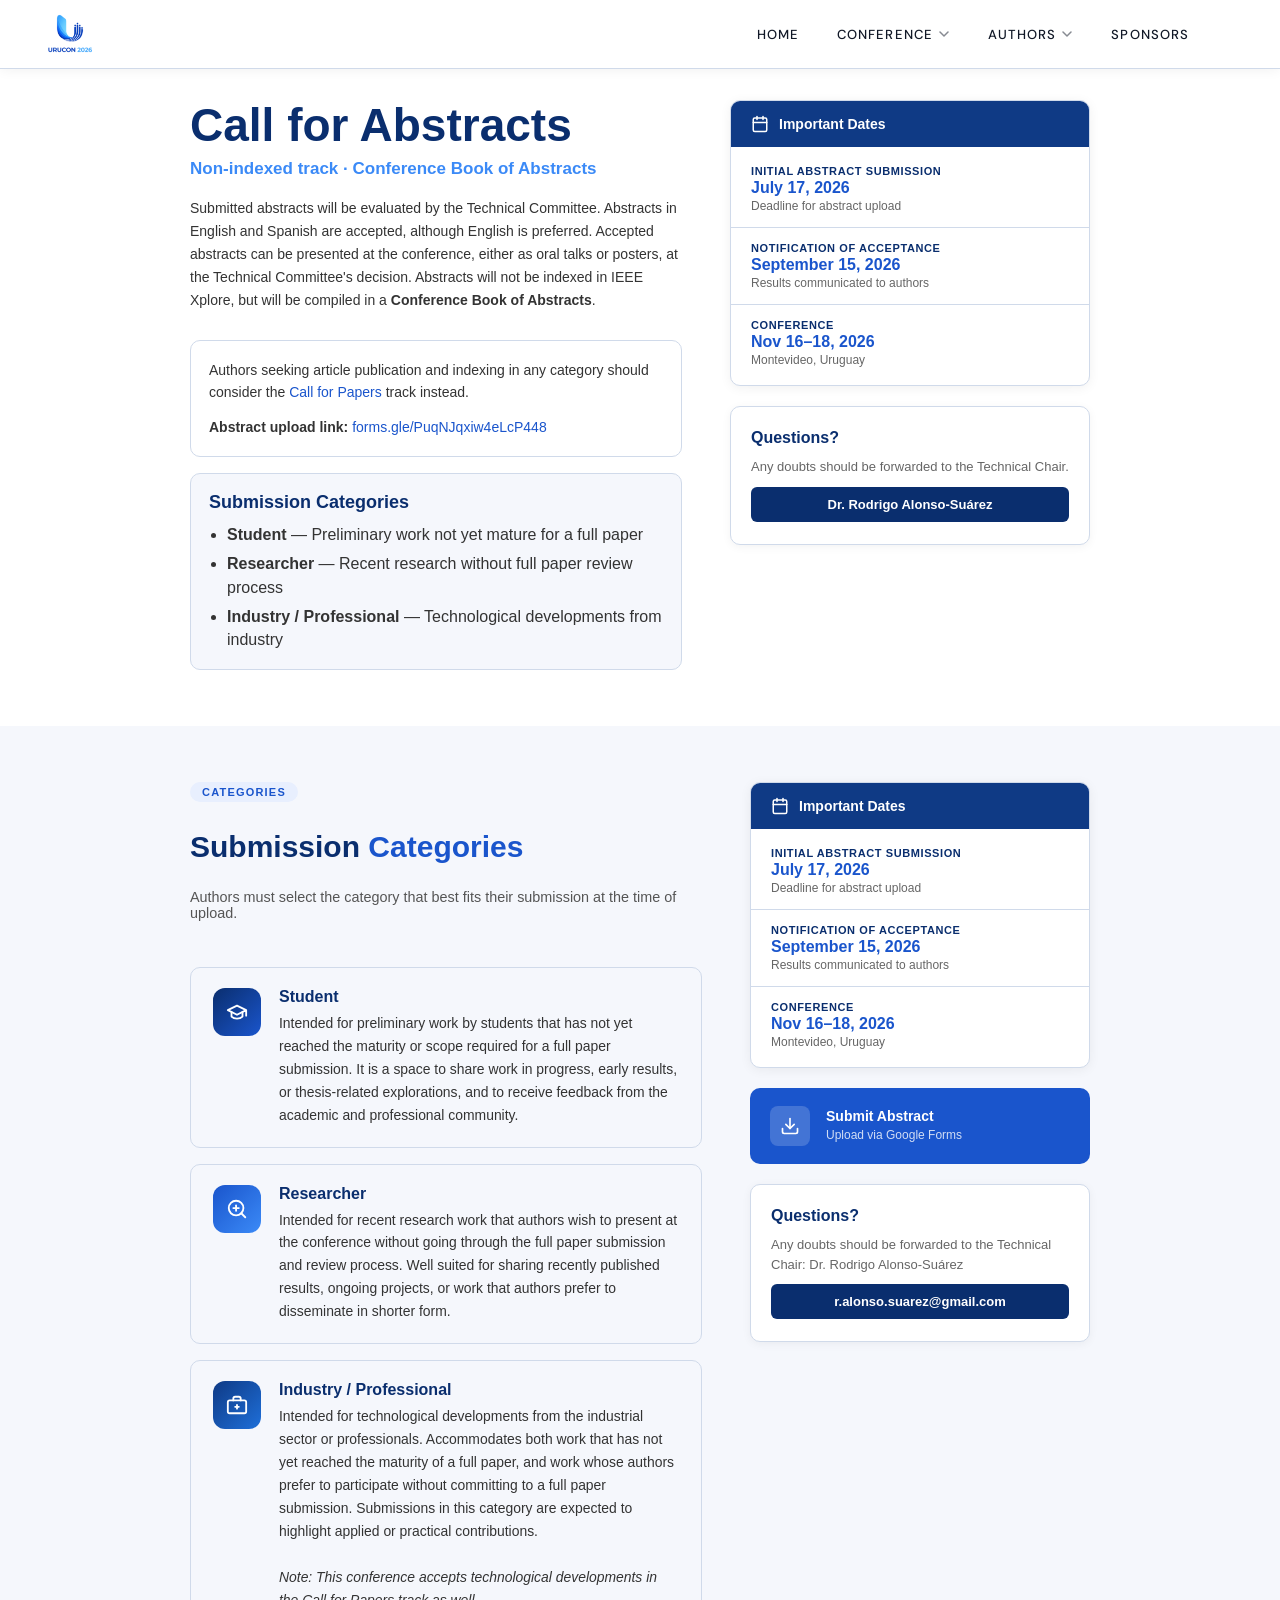
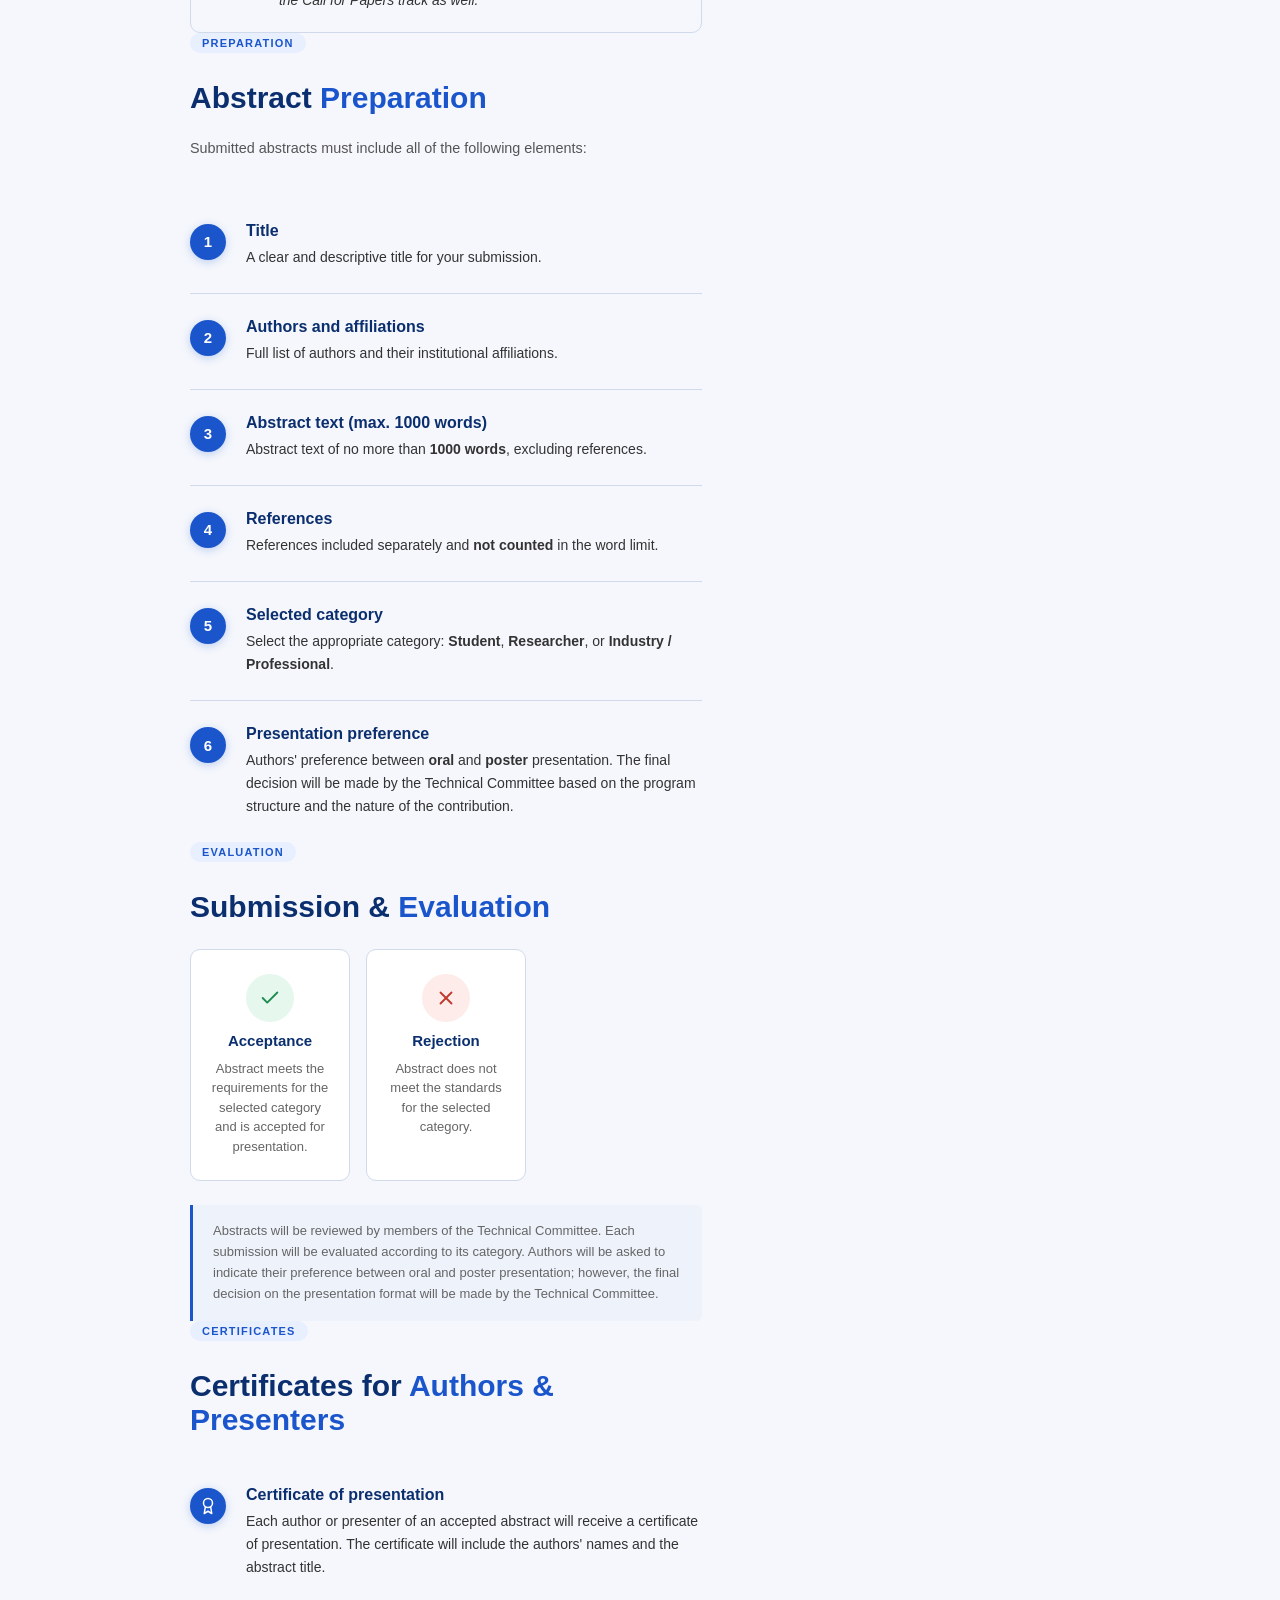
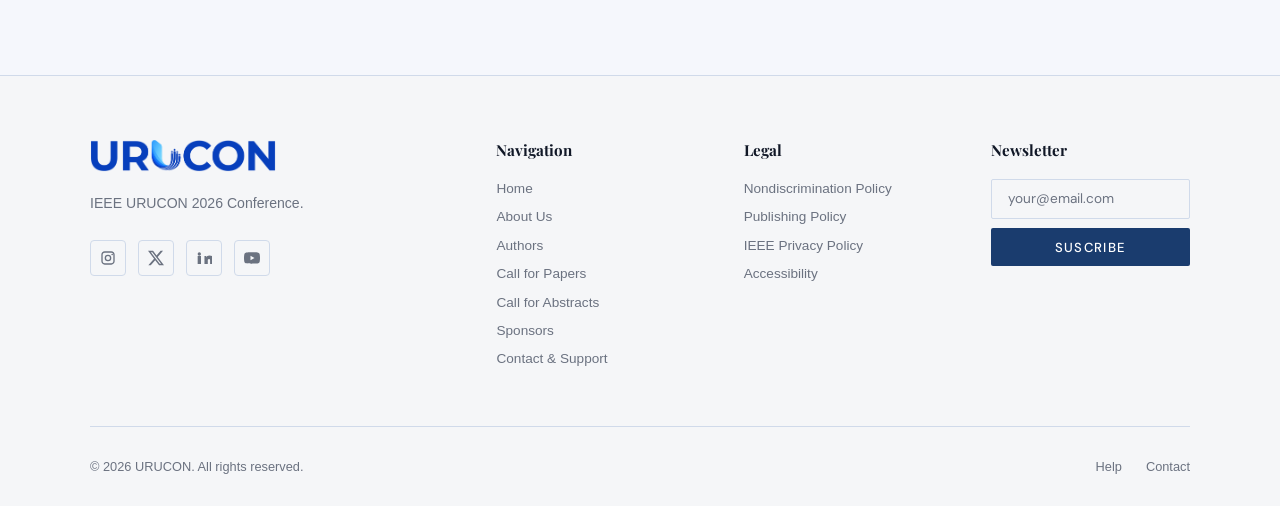
==== cfabstracts.html @ f125b779 "Update favicon format, add new styles for authors and call for abstracts pages, and enhance homepage" ====
<!DOCTYPE html>

<html lang="en">

<head>
  <meta charset="UTF-8" />
  <meta name="viewport" content="width=device-width, initial-scale=1.0" />
  <title>Call for Abstracts – URUCON 2026</title>
  <link
    href="https://fonts.googleapis.com/css2?family=Playfair+Display:wght@400;700;900&family=DM+Sans:wght@300;400;500&display=swap"
    rel="stylesheet" />
  <link rel="stylesheet" href="css/styles.css" />
  <link rel="stylesheet" href="css/cfp.css" />
  <link rel="stylesheet" href="css/cfabstracts.css" />
  <link rel="icon" type="image/png" href="img/favicon.png" />
</head>

<body>
  <div id="site-header"></div>

  <!-- ── SECTION 1 – HEADER / INTRO ── -->
  <main class="main">
    <div class="main__inner">

      <!-- Left column -->
      <section class="content">
        <h1 class="content__title">Call for Abstracts</h1>
        <p class="content__subtitle">Non-indexed track · Conference Book of Abstracts</p>
        <p class="content__description">
          Submitted abstracts will be evaluated by the Technical Committee. Abstracts in English and Spanish
          are accepted, although English is preferred. Accepted abstracts can be presented at the conference,
          either as oral talks or posters, at the Technical Committee's decision.
          Abstracts will not be indexed in IEEE Xplore, but will be compiled in a
          <strong>Conference Book of Abstracts</strong>.
        </p>

        <div class="cfp-intro-note">
          <p>
            Authors seeking article publication and indexing in any category should consider the
            <a href="cfpapers.html">Call for Papers</a> track instead.
          </p>
          <p>
            <strong>Abstract upload link:</strong>
            <a href="https://forms.gle/PuqNJqxiw4eLcP448" target="_blank" rel="noopener">forms.gle/PuqNJqxiw4eLcP448</a>
          </p>
        </div>

        <div class="cfp-topics-card">
          <h3 class="cfp-topics-title">Submission Categories</h3>
          <ul class="cfp-topics-list">
            <li><strong>Student</strong> — Preliminary work not yet mature for a full paper</li>
            <li><strong>Researcher</strong> — Recent research without full paper review process</li>
            <li><strong>Industry / Professional</strong> — Technological developments from industry</li>
          </ul>
        </div>
      </section>

      <!-- Right column: sidebar -->
      <aside class="sidebar">

        <div class="cfp-dates-card">
          <div class="cfp-dates-header">
            <svg viewBox="0 0 24 24" fill="none" stroke-width="2" stroke-linecap="round" stroke-linejoin="round" aria-hidden="true">
              <rect x="3" y="4" width="18" height="18" rx="2" />
              <line x1="16" y1="2" x2="16" y2="6" />
              <line x1="8" y1="2" x2="8" y2="6" />
              <line x1="3" y1="10" x2="21" y2="10" />
            </svg>
            <span>Important Dates</span>
          </div>
          <div class="cfp-dates-list">
            <div class="cfp-date-item">
              <div class="cfp-date-label">Initial Abstract Submission</div>
              <div class="cfp-date-value">July 17, 2026</div>
              <div class="cfp-date-note">Deadline for abstract upload</div>
            </div>
            <div class="cfp-date-item">
              <div class="cfp-date-label">Notification of Acceptance</div>
              <div class="cfp-date-value">September 15, 2026</div>
              <div class="cfp-date-note">Results communicated to authors</div>
            </div>
            <div class="cfp-date-item">
              <div class="cfp-date-label">Conference</div>
              <div class="cfp-date-value">Nov 16–18, 2026</div>
              <div class="cfp-date-note">Montevideo, Uruguay</div>
            </div>
          </div>
        </div>

        <div class="cfp-contact-card">
          <div class="cfp-contact-title">Questions?</div>
          <p>Any doubts should be forwarded to the Technical Chair.</p>
          <a href="mailto:r.alonso.suarez@gmail.com" class="cfp-btn-contact">Dr. Rodrigo Alonso-Suárez</a>
        </div>

      </aside>

    </div>
  </main>

  <!-- ── SECTION 2 – CATEGORIES & INSTRUCTIONS ── -->
  <div class="cfp-body">
    <div class="cfp-inner">
      <div class="cfp-main">

        <!-- Submission Categories -->
        <div class="cfp-block">
          <span class="cfp-section-tag">Categories</span>
          <h2 class="cfp-section-title">Submission <em>Categories</em></h2>
          <p style="font-size:0.9rem; color:#555; margin-bottom:22px;">
            Authors must select the category that best fits their submission at the time of upload.
          </p>

          <div class="cfa-categories">

            <div class="cfa-category">
              <div class="cfa-category__icon cfa-icon--student">
                <svg viewBox="0 0 24 24" fill="none" stroke-width="2" stroke-linecap="round" stroke-linejoin="round" aria-hidden="true">
                  <path d="M22 10v6M2 10l10-5 10 5-10 5z"/>
                  <path d="M6 12v5c3 3 9 3 12 0v-5"/>
                </svg>
              </div>
              <div class="cfa-category__content">
                <div class="cfa-category__title">Student</div>
                <div class="cfa-category__desc">
                  Intended for preliminary work by students that has not yet reached the maturity or scope
                  required for a full paper submission. It is a space to share work in progress, early results,
                  or thesis-related explorations, and to receive feedback from the academic and professional
                  community.
                </div>
              </div>
            </div>

            <div class="cfa-category">
              <div class="cfa-category__icon cfa-icon--researcher">
                <svg viewBox="0 0 24 24" fill="none" stroke-width="2" stroke-linecap="round" stroke-linejoin="round" aria-hidden="true">
                  <circle cx="11" cy="11" r="8"/>
                  <line x1="21" y1="21" x2="16.65" y2="16.65"/>
                  <line x1="11" y1="8" x2="11" y2="14"/>
                  <line x1="8" y1="11" x2="14" y2="11"/>
                </svg>
              </div>
              <div class="cfa-category__content">
                <div class="cfa-category__title">Researcher</div>
                <div class="cfa-category__desc">
                  Intended for recent research work that authors wish to present at the conference without
                  going through the full paper submission and review process. Well suited for sharing recently
                  published results, ongoing projects, or work that authors prefer to disseminate in shorter form.
                </div>
              </div>
            </div>

            <div class="cfa-category">
              <div class="cfa-category__icon cfa-icon--industry">
                <svg viewBox="0 0 24 24" fill="none" stroke-width="2" stroke-linecap="round" stroke-linejoin="round" aria-hidden="true">
                  <rect x="2" y="7" width="20" height="14" rx="2"/>
                  <path d="M16 7V5a2 2 0 0 0-2-2h-4a2 2 0 0 0-2 2v2"/>
                  <line x1="12" y1="12" x2="12" y2="16"/>
                  <line x1="10" y1="14" x2="14" y2="14"/>
                </svg>
              </div>
              <div class="cfa-category__content">
                <div class="cfa-category__title">Industry / Professional</div>
                <div class="cfa-category__desc">
                  Intended for technological developments from the industrial sector or professionals.
                  Accommodates both work that has not yet reached the maturity of a full paper, and work whose
                  authors prefer to participate without committing to a full paper submission. Submissions in
                  this category are expected to highlight applied or practical contributions.
                  <br><br>
                  <em>Note: This conference accepts technological developments in the Call for Papers track as well.</em>
                </div>
              </div>
            </div>

          </div>
        </div>

        <!-- Abstract Preparation -->
        <div class="cfp-block">
          <span class="cfp-section-tag">Preparation</span>
          <h2 class="cfp-section-title">Abstract <em>Preparation</em></h2>
          <p style="font-size:0.9rem; color:#555; margin-bottom:18px;">
            Submitted abstracts must include all of the following elements:
          </p>
          <div class="cfp-steps">

            <div class="cfp-step">
              <div class="cfp-step-num">1</div>
              <div class="cfp-step-body">
                <div class="cfp-step-title">Title</div>
                <div class="cfp-step-desc">
                  A clear and descriptive title for your submission.
                </div>
              </div>
            </div>

            <div class="cfp-step">
              <div class="cfp-step-num">2</div>
              <div class="cfp-step-body">
                <div class="cfp-step-title">Authors and affiliations</div>
                <div class="cfp-step-desc">
                  Full list of authors and their institutional affiliations.
                </div>
              </div>
            </div>

            <div class="cfp-step">
              <div class="cfp-step-num">3</div>
              <div class="cfp-step-body">
                <div class="cfp-step-title">Abstract text (max. 1000 words)</div>
                <div class="cfp-step-desc">
                  Abstract text of no more than <strong>1000 words</strong>, excluding references.
                </div>
              </div>
            </div>

            <div class="cfp-step">
              <div class="cfp-step-num">4</div>
              <div class="cfp-step-body">
                <div class="cfp-step-title">References</div>
                <div class="cfp-step-desc">
                  References included separately and <strong>not counted</strong> in the word limit.
                </div>
              </div>
            </div>

            <div class="cfp-step">
              <div class="cfp-step-num">5</div>
              <div class="cfp-step-body">
                <div class="cfp-step-title">Selected category</div>
                <div class="cfp-step-desc">
                  Select the appropriate category: <strong>Student</strong>, <strong>Researcher</strong>,
                  or <strong>Industry / Professional</strong>.
                </div>
              </div>
            </div>

            <div class="cfp-step">
              <div class="cfp-step-num">6</div>
              <div class="cfp-step-body">
                <div class="cfp-step-title">Presentation preference</div>
                <div class="cfp-step-desc">
                  Authors' preference between <strong>oral</strong> and <strong>poster</strong> presentation.
                  The final decision will be made by the Technical Committee based on the program structure
                  and the nature of the contribution.
                </div>
              </div>
            </div>

          </div>
        </div>

        <!-- Evaluation -->
        <div class="cfp-block">
          <span class="cfp-section-tag">Evaluation</span>
          <h2 class="cfp-section-title">Submission &amp; <em>Evaluation</em></h2>
          <div class="cfp-review-cards">

            <div class="cfp-review-card rc-accept">
              <div class="cfp-review-icon">
                <svg viewBox="0 0 24 24" fill="none" stroke-width="2" stroke-linecap="round" stroke-linejoin="round">
                  <path d="M20 6L9 17l-5-5" />
                </svg>
              </div>
              <div class="cfp-review-label">Acceptance</div>
              <div class="cfp-review-desc">
                Abstract meets the requirements for the selected category and is accepted for presentation.
              </div>
            </div>

            <div class="cfp-review-card rc-reject">
              <div class="cfp-review-icon">
                <svg viewBox="0 0 24 24" fill="none" stroke-width="2" stroke-linecap="round" stroke-linejoin="round">
                  <line x1="18" y1="6" x2="6" y2="18" />
                  <line x1="6" y1="6" x2="18" y2="18" />
                </svg>
              </div>
              <div class="cfp-review-label">Rejection</div>
              <div class="cfp-review-desc">
                Abstract does not meet the standards for the selected category.
              </div>
            </div>

          </div>
          <div class="cfp-review-note">
            Abstracts will be reviewed by members of the Technical Committee. Each submission will be
            evaluated according to its category. Authors will be asked to indicate their preference between
            oral and poster presentation; however, the final decision on the presentation format will be made
            by the Technical Committee.
          </div>
        </div>

        <!-- Certificates -->
        <div class="cfp-block">
          <span class="cfp-section-tag">Certificates</span>
          <h2 class="cfp-section-title">Certificates for <em>Authors &amp; Presenters</em></h2>
          <div class="cfp-steps">
            <div class="cfp-step">
              <div class="cfp-step-num">
                <svg viewBox="0 0 24 24" fill="none" stroke-width="2" stroke-linecap="round" stroke-linejoin="round" style="width:18px;height:18px;stroke:#fff">
                  <circle cx="12" cy="8" r="6"/><path d="M15.477 12.89L17 22l-5-3-5 3 1.523-9.11"/>
                </svg>
              </div>
              <div class="cfp-step-body">
                <div class="cfp-step-title">Certificate of presentation</div>
                <div class="cfp-step-desc">
                  Each author or presenter of an accepted abstract will receive a certificate of presentation.
                  The certificate will include the authors' names and the abstract title.
                </div>
              </div>
            </div>
          </div>
        </div>

      </div>

      <!-- Sidebar -->
      <aside class="cfp-sidebar">

        <div class="cfp-dates-card">
          <div class="cfp-dates-header">
            <svg viewBox="0 0 24 24" fill="none" stroke-width="2" stroke-linecap="round" stroke-linejoin="round">
              <rect x="3" y="4" width="18" height="18" rx="2" />
              <line x1="16" y1="2" x2="16" y2="6" />
              <line x1="8" y1="2" x2="8" y2="6" />
              <line x1="3" y1="10" x2="21" y2="10" />
            </svg>
            <span>Important Dates</span>
          </div>
          <div class="cfp-dates-list">
            <div class="cfp-date-item">
              <div class="cfp-date-label">Initial Abstract Submission</div>
              <div class="cfp-date-value">July 17, 2026</div>
              <div class="cfp-date-note">Deadline for abstract upload</div>
            </div>
            <div class="cfp-date-item">
              <div class="cfp-date-label">Notification of Acceptance</div>
              <div class="cfp-date-value">September 15, 2026</div>
              <div class="cfp-date-note">Results communicated to authors</div>
            </div>
            <div class="cfp-date-item">
              <div class="cfp-date-label">Conference</div>
              <div class="cfp-date-value">Nov 16–18, 2026</div>
              <div class="cfp-date-note">Montevideo, Uruguay</div>
            </div>
          </div>
        </div>

        <a href="https://forms.gle/PuqNJqxiw4eLcP448" class="cfp-download-card" target="_blank" rel="noopener">
          <div class="cfp-download-icon">
            <svg viewBox="0 0 24 24" fill="none" stroke-width="2" stroke-linecap="round" stroke-linejoin="round">
              <path d="M21 15v4a2 2 0 0 1-2 2H5a2 2 0 0 1-2-2v-4" />
              <polyline points="7 10 12 15 17 10" />
              <line x1="12" y1="15" x2="12" y2="3" />
            </svg>
          </div>
          <div class="cfp-download-text">
            <div class="cfp-download-title">Submit Abstract</div>
            <div class="cfp-download-sub">Upload via Google Forms</div>
          </div>
        </a>

        <div class="cfp-contact-card">
          <div class="cfp-contact-title">Questions?</div>
          <p>Any doubts should be forwarded to the Technical Chair: Dr. Rodrigo Alonso-Suárez</p>
          <a href="mailto:r.alonso.suarez@gmail.com" class="cfp-btn-contact">r.alonso.suarez@gmail.com</a>
        </div>

      </aside>
    </div>
  </div>

  <div id="site-footer"></div>

  <script src="js/layout.js"></script>
  <script src="js/main.js"></script>
</body>

</html>
---- css/styles.css ----
/* ══════════════════════════════════════════
   CONFERENCIA — styles.css
   ══════════════════════════════════════════ */

/* ── RESET & VARIABLES ── */
*, *::before, *::after { margin: 0; padding: 0; box-sizing: border-box; }

:root {
  --bg: #ffffff;
  --surface: #f5f6f8;
  --surface2: #eceef2;
  --accent: #1a3c6e;
  --accent2: #2a5298;
  --accent-light: #e8eef8;
  --text: #111827;
  --muted: #6b7280;
  --border: #e0e4eb;
  --white: #ffffff;
}

html { scroll-behavior: smooth; }

body {
  background: var(--bg);
  color: var(--text);
  font-family: 'DM Sans', sans-serif;
  font-weight: 300;
  overflow-x: hidden;
}

/* ── NAV ── */
nav {
  position: fixed;
  top: 0; left: 0; right: 0;
  z-index: 1000;

  background: white;
  border-bottom: 1px solid var(--border);
  box-shadow: 0 1px 12px rgba(0,0,0,0.06);

  transition: all 0.3s ease;
}

nav.scrolled {
  background: rgba(255, 255, 255, 0.2);
  backdrop-filter: blur(18px);
  -webkit-backdrop-filter: blur(18px);

  border-bottom: 1px solid rgba(255,255,255,0.3);
  box-shadow: 0 6px 25px rgba(0,0,0,0.08);
}

.nav-inner {
  display: flex;
  align-items: center;
  justify-content: space-between;
  padding: 0 3rem;
  height: 68px;
  transition: height 0.3s ease;
}

nav.scrolled .nav-inner { height: 56px; }

.nav-logo {
  font-family: 'Playfair Display', serif;
  font-size: 1.4rem;
  font-weight: 700;
  color: var(--accent);
  letter-spacing: 0.02em;
  text-decoration: none;
  white-space: nowrap;
  flex-shrink: 0;
  display: flex;
  align-items: center;
}

.nav-imagotipo {
  height: 44px;
  width: auto;
  display: block;
  object-fit: contain;
}

/* ── DESKTOP MENU ── */
.nav-menu {
  display: flex;
  list-style: none;
  align-items: center;
  gap: 0;
  margin: 0 1.5rem;
}

.nav-item {
  position: relative;
}

.nav-item > .nav-link {
  display: flex;
  align-items: center;
  gap: 0.3rem;

  color: var(--text);
  text-decoration: none;
  font-size: 0.82rem;
  letter-spacing: 0.08em;
  text-transform: uppercase;
  font-weight: 500;

  padding: 0 1.2rem;
  height: 68px;

  border-radius: 8px;

  transition: 
    color 0.25s ease,
    background 0.25s ease,
    transform 0.2s ease;

  white-space: nowrap;
  cursor: pointer;
  border: none;
  background: transparent;
  font-family: 'DM Sans', sans-serif;
}

nav.scrolled .nav-item > .nav-link { height: 56px; }

.nav-item > .nav-link:hover {
  color: var(--accent);
  background: rgba(0, 0, 0, 0.04);
  transform: translateY(-1px);
}

nav.scrolled .nav-item > .nav-link:hover {
  background: rgba(255, 255, 255, 0.25);
}

.nav-item > .nav-link:active {
  transform: scale(0.96);
}

.nav-item > .nav-link .chevron {
  width: 12px; height: 12px;
  transition: transform 0.25s;
  opacity: 0.5;
  flex-shrink: 0;
}

.nav-item:hover > .nav-link .chevron,
.nav-item.open > .nav-link .chevron { transform: rotate(180deg); opacity: 1; }

/* Active indicator bar */
.nav-item > .nav-link::after {
  content: '';
  position: absolute;
  bottom: 0; left: 1rem; right: 1rem;
  height: 2px;
  background: var(--accent);
  transform: scaleX(0);
  transition: transform 0.25s;
}

.nav-item:hover > .nav-link::after { transform: scaleX(1); }

/* ── MEGA DROPDOWN ── */
.mega-drop {
  position: absolute;
  top: 100%;
  left: 50%;
  transform: translateX(-50%) translateY(8px);
  background: #fff;
  border: 1px solid var(--border);
  border-radius: 8px;
  box-shadow: 0 12px 40px rgba(0,0,0,0.10), 0 2px 8px rgba(0,0,0,0.05);
  padding: 1.6rem;
  display: grid;
  gap: 0;
  opacity: 0;
  pointer-events: none;
  transition: opacity 0.2s ease, transform 0.2s ease;
  min-width: 480px;
}

.mega-drop.cols-2 { grid-template-columns: 1fr 1fr; }
.mega-drop.cols-3 { grid-template-columns: 1fr 1fr 1fr; min-width: 640px; }
.mega-drop.cols-4 { grid-template-columns: 1fr 1fr 1fr 1fr; min-width: 780px; }

.nav-item:hover .mega-drop,
.nav-item.open .mega-drop {
  opacity: 1;
  pointer-events: all;
  transform: translateX(-50%) translateY(0);
}

/* Bridge gap so hover doesn't break */
.mega-drop::before {
  content: '';
  position: absolute;
  top: -10px; left: 0; right: 0;
  height: 10px;
}

.drop-col { padding: 0.3rem 0.8rem; }

.drop-col-title {
  font-size: 0.68rem;
  font-weight: 600;
  letter-spacing: 0.14em;
  text-transform: uppercase;
  color: var(--accent);
  padding: 0 0.4rem 0.6rem;
  margin-bottom: 0.3rem;
  border-bottom: 1px solid var(--border);
}

.drop-col + .drop-col { border-left: 1px solid var(--border); }

.drop-link {
  display: flex;
  align-items: center;
  gap: 0.6rem;
  padding: 0.5rem 0.5rem;
  border-radius: 5px;
  text-decoration: none;
  color: var(--text);
  font-size: 0.85rem;
  transition: background 0.15s, color 0.15s;
  white-space: nowrap;
}

.drop-link:hover { background: var(--accent-light); color: var(--accent); }

/* Simple dropdown (no columns) */
.simple-drop {
  position: absolute;
  top: 100%;
  left: 0;
  background: #fff;
  border: 1px solid var(--border);
  border-radius: 8px;
  box-shadow: 0 12px 40px rgba(0,0,0,0.10);
  padding: 0.6rem;
  min-width: 200px;
  opacity: 0;
  pointer-events: none;
  transform: translateY(8px);
  transition: opacity 0.2s ease, transform 0.2s ease;
}

.nav-item:hover .simple-drop,
.nav-item.open .simple-drop {
  opacity: 1;
  pointer-events: all;
  transform: translateY(0);
}

.simple-drop::before {
  content: '';
  position: absolute;
  top: -10px; left: 0; right: 0;
  height: 10px;
}

.simple-drop .drop-link { white-space: nowrap; }

/* ── NAV CTA ── */
.nav-cta {
  background: var(--accent);
  color: #ffffff;
  border: none;
  padding: 0.55rem 1.3rem;
  border-radius: 4px;
  font-family: 'DM Sans', sans-serif;
  font-size: 0.8rem;
  font-weight: 500;
  letter-spacing: 0.08em;
  text-transform: uppercase;
  cursor: pointer;
  transition: background 0.25s, transform 0.2s;
  white-space: nowrap;
  flex-shrink: 0;
}

.nav-cta:hover { background: var(--accent2); transform: translateY(-1px); }

/* ── HAMBURGER ── */
.hamburger {
  display: none;
  flex-direction: column;
  gap: 5px;
  cursor: pointer;
  padding: 6px;
  border: none;
  background: none;
}

.hamburger span {
  display: block; width: 24px; height: 2px;
  background: var(--text); border-radius: 2px;
  transition: all 0.3s;
}

.hamburger.active span:nth-child(1) { transform: translateY(7px) rotate(45deg); }
.hamburger.active span:nth-child(2) { opacity: 0; transform: scaleX(0); }
.hamburger.active span:nth-child(3) { transform: translateY(-7px) rotate(-45deg); }

/* ── MOBILE DRAWER ── */
.mobile-drawer {
  display: none;
  position: fixed;
  top: 0; left: 0; right: 0; bottom: 0;
  background: #fff;
  z-index: 999;
  overflow-y: auto;
  padding: 5rem 1.5rem 2rem;
  transform: translateX(100%);
  transition: transform 0.35s cubic-bezier(0.4,0,0.2,1);
}

.mobile-drawer.open { transform: translateX(0); }

.mobile-section { margin-bottom: 0.5rem; }

.mobile-section-title {
  font-size: 0.7rem;
  font-weight: 600;
  letter-spacing: 0.16em;
  text-transform: uppercase;
  color: var(--accent);
  padding: 1rem 0.5rem 0.5rem;
  border-top: 1px solid var(--border);
}

.mobile-section:first-child .mobile-section-title { border-top: none; }

.mobile-link {
  display: flex;
  align-items: center;
  gap: 0.75rem;
  padding: 0.7rem 0.5rem;
  text-decoration: none;
  color: var(--text);
  font-size: 0.95rem;
  border-radius: 6px;
  transition: background 0.15s, color 0.15s;
}

.mobile-link:hover { background: var(--accent-light); color: var(--accent); }

.mobile-cta {
  display: block;
  margin-top: 1.5rem;
  background: var(--accent);
  color: #fff;
  text-align: center;
  padding: 0.9rem;
  border-radius: 6px;
  text-decoration: none;
  font-size: 0.88rem;
  font-weight: 500;
  letter-spacing: 0.08em;
  text-transform: uppercase;
}

/* ── BANNER ── */
#inicio {
  min-height: 100vh;
  display: flex;
  flex-direction: column;
  align-items: center;
  justify-content: center;
  position: relative;
  overflow: hidden;
  padding: 6rem;
}

.banner-bg {
  position: absolute;
  inset: 0;
  background-color: #040f2e;
}

.banner-pattern {
  position: absolute;
  inset: -50%;
  z-index: 1;
  background-image: url('../img/logotipo.png');
  background-size: 280px auto;
  background-repeat: repeat;
  filter: brightness(0) invert(1);
  mix-blend-mode: screen;
  opacity: 0.055;
  transform: rotate(-20deg);
  pointer-events: none;
}

.banner-overlay {
  position: absolute;
  inset: 0;
  background: linear-gradient(
    135deg,
    rgba(5, 18, 50, 0.92) 0%,
    rgba(10, 42, 100, 0.84) 50%,
    rgba(5, 18, 50, 0.94) 100%
  );
  pointer-events: none;
}

/* ── Hero two-column layout ── */
.banner-hero {
  position: relative;
  z-index: 2;
  display: flex;
  align-items: center;
  gap: 4rem;
  max-width: 1100px;
  width: 100%;
}

.banner-logo-wrap {
  flex: 0 0 auto;
  display: flex;
  align-items: center;
  justify-content: center;
  animation: heroLogoIn 1s cubic-bezier(0.22, 1, 0.36, 1) both;
}

.banner-imagotipo {
  width: clamp(180px, 20vw, 300px);
  height: auto;
  display: block;
  filter: brightness(0) invert(1) drop-shadow(0 4px 24px rgba(168, 196, 240, 0.35));
  animation: heroFloat 5s 1.3s ease-in-out infinite;
}

.banner-divider {
  width: 1px;
  height: 220px;
  background: linear-gradient(to bottom, transparent, rgba(255,255,255,0.35), transparent);
  flex-shrink: 0;
  transform-origin: top;
  animation: dividerGrow 0.9s 0.5s ease both;
}

.banner-text {
  flex: 1;
  display: flex;
  flex-direction: column;
}

.banner-eyebrow {
  display: block;
  font-size: clamp(1rem, 2vw, 1.5rem);
  font-weight: 500;
  letter-spacing: 0.14em;
  text-transform: uppercase;
  color: rgba(168, 196, 240, 0.95);
  margin-bottom: 1.4rem;
  animation: fadeUp 0.8s 0.4s ease both;
}

.banner-headline {
  font-family: 'Playfair Display', serif;
  font-size: clamp(2.4rem, 5vw, 4.2rem);
  font-weight: 900;
  line-height: 1.08;
  color: #ffffff;
  margin-bottom: 1.6rem;
  animation: fadeUp 0.8s 0.55s ease both;
}

.banner-headline em {
  font-style: italic;
  color: #a8c4f0;
}

.banner-meta {
  display: flex;
  flex-direction: column;
  gap: 0.6rem;
  margin-bottom: 1.8rem;
  animation: fadeUp 0.8s 0.55s ease both;
}

.banner-meta-line {
  display: flex;
  align-items: center;
  gap: 0.65rem;
  font-size: 1.05rem;
  font-weight: 400;
  color: rgba(255, 255, 255, 0.88);
}

.banner-meta-line svg {
  width: 18px;
  height: 18px;
  stroke: #a8c4f0;
  flex-shrink: 0;
}

.banner-tagline {
  font-size: 1.1rem;
  font-style: italic;
  font-weight: 300;
  color: rgba(255, 255, 255, 0.6);
  letter-spacing: 0.03em;
  border-top: 1px solid rgba(255, 255, 255, 0.14);
  padding-top: 1.2rem;
  animation: fadeUp 0.8s 0.72s ease both;
}

.banner-actions-inline {
  margin-top: 2rem;
  animation: fadeUp 0.8s 1.1s ease both;
}
.btn-primary {
  background: var(--accent);
  color: #ffffff;
  border: none;
  padding: 1rem 2.4rem;
  border-radius: 2px;
  font-family: 'DM Sans', sans-serif;
  font-size: 0.9rem;
  font-weight: 500;
  letter-spacing: 0.08em;
  text-transform: uppercase;
  cursor: pointer;
  transition: all 0.25s;
  text-decoration: none;
  display: inline-block;
}

.btn-primary:hover { background: var(--accent2); transform: translateY(-2px); }

.btn-outline {
  background: transparent;
  color: #ffffff;
  border: 1px solid rgba(255,255,255,0.5);
  padding: 0.9rem 2.2rem;
  border-radius: 2px;
  font-family: 'DM Sans', sans-serif;
  font-size: 0.9rem;
  font-weight: 400;
  letter-spacing: 0.08em;
  text-transform: uppercase;
  cursor: pointer;
  transition: all 0.25s;
  text-decoration: none;
  display: inline-block;
}

.btn-outline:hover { border-color: #ffffff; color: #ffffff; background: rgba(255,255,255,0.1); transform: translateY(-2px); }

.banner-scroll {
  position: absolute;
  bottom: 2.5rem; left: 50%;
  transform: translateX(-50%);
  display: flex;
  flex-direction: column;
  align-items: center;
  gap: 0.5rem;
  color: rgba(255,255,255,0.6);
  font-size: 0.72rem;
  letter-spacing: 0.15em;
  text-transform: uppercase;
  animation: fadeUp 1s 0.8s ease both;
}

.scroll-line {
  width: 1px; height: 40px;
  background: linear-gradient(rgba(255,255,255,0.6), transparent);
  animation: scrollDown 1.5s ease infinite;
}

/* ── ABOUT ── */
#about {
  padding: 7rem 4rem;
  position: relative;
}

.about-inner {
  max-width: 1100px;
  margin: 0 auto;
  display: grid;
  grid-template-columns: 1fr 1fr;
  gap: 5rem;
  align-items: center;
}

.about-visual { position: relative; }

.about-img-box {
  background: var(--surface);
  border: 1px solid var(--border);
  border-radius: 4px;
  aspect-ratio: 4/5;
  display: flex;
  align-items: center;
  justify-content: center;
  overflow: hidden;
  position: relative;
}

.about-img {
  width: 100%;
  height: 100%;
  display: block;
  object-fit: cover;
}

.about-img-placeholder {
  width: 100%; height: 100%;
  background: linear-gradient(135deg, var(--surface2) 0%, #dde2ea 50%, var(--surface) 100%);
  display: flex;
  align-items: center;
  justify-content: center;
}

.about-img-placeholder svg { opacity: 0.3; width: 80px; }

.about-badge {
  position: absolute;
  bottom: -1.5rem; right: -1.5rem;
  background: var(--accent);
  color: #ffffff;
  padding: 1.2rem 1.4rem;
  border-radius: 4px;
  text-align: center;
  font-family: 'Playfair Display', serif;
}

.about-badge .num {
  display: block;
  font-size: 2rem;
  font-weight: 900;
  line-height: 1;
}

.about-badge .label {
  font-size: 0.7rem;
  font-weight: 400;
  letter-spacing: 0.1em;
  text-transform: uppercase;
}

.section-tag {
  display: inline-block;
  color: var(--accent);
  font-size: 0.72rem;
  letter-spacing: 0.22em;
  text-transform: uppercase;
  margin-bottom: 1rem;
  font-weight: 500;
}

.section-title {
  font-family: 'Playfair Display', serif;
  font-size: clamp(2rem, 4vw, 3rem);
  font-weight: 700;
  line-height: 1.15;
  margin-bottom: 1.5rem;
}

.section-title em { font-style: italic; color: var(--accent); }

.about-text p {
  color: var(--muted);
  line-height: 1.8;
  margin-bottom: 1.2rem;
  font-size: 0.97rem;
}

.about-stats {
  display: flex;
  gap: 2.5rem;
  margin-top: 2rem;
  padding-top: 2rem;
  border-top: 1px solid var(--border);
}

.stat-item .stat-num {
  font-family: 'Playfair Display', serif;
  font-size: 2rem;
  font-weight: 700;
  color: var(--accent);
}

.stat-item .stat-label {
  font-size: 0.78rem;
  color: var(--muted);
  letter-spacing: 0.08em;
  text-transform: uppercase;
  margin-top: 0.2rem;
}

/* ── SPONSORS ── */
#sponsors {
  padding: 6rem 4rem;
  background: var(--surface);
  border-top: 1px solid var(--border);
  border-bottom: 1px solid var(--border);
}

.sponsors-inner {
  max-width: 1100px;
  margin: 0 auto;
}

.sponsors-header {
  text-align: center;
  margin-bottom: 3.5rem;
}

.sponsors-subtitle {
  color: var(--muted);
  font-size: 0.9rem;
  margin-top: 0.8rem;
}

.sponsors-tiers { display: flex; flex-direction: column; gap: 3rem; }

.sponsor-tier-label {
  font-size: 0.7rem;
  letter-spacing: 0.2em;
  text-transform: uppercase;
  color: var(--muted);
  margin-bottom: 1.2rem;
  display: flex;
  align-items: center;
  gap: 1rem;
}

.sponsor-tier-label::after {
  content: '';
  flex: 1;
  height: 1px;
  background: var(--border);
}

.sponsors-row {
  display: flex;
  align-items: center;
  justify-content: center;
  flex-wrap: wrap;
  gap: 1.2rem;
}

.sponsor-card {
  background: var(--surface2);
  border: 1px solid var(--border);
  border-radius: 6px;
  display: flex;
  align-items: center;
  justify-content: center;
  transition: border-color 0.25s, transform 0.25s;
  cursor: pointer;
}

.sponsor-card:hover {
  border-color: var(--accent);
  transform: translateY(-3px);
}

.tier-gold .sponsor-card   { width: 220px; height: 90px; }
.tier-silver .sponsor-card { width: 175px; height: 72px; }
.tier-bronze .sponsor-card { width: 135px; height: 56px; }

.sponsor-placeholder {
  display: flex;
  flex-direction: column;
  align-items: center;
  gap: 0.3rem;
}

.sp-bar { background: #c8cdd8; border-radius: 2px; }

.tier-gold .sp-bar:first-child   { width: 80px; height: 8px; }
.tier-gold .sp-bar:last-child    { width: 50px; height: 5px; }
.tier-silver .sp-bar:first-child { width: 60px; height: 7px; }
.tier-silver .sp-bar:last-child  { width: 38px; height: 5px; }
.tier-bronze .sp-bar:first-child { width: 48px; height: 6px; }
.tier-bronze .sp-bar:last-child  { width: 30px; height: 4px; }

/* ── FOOTER ── */
footer {
  background: var(--surface);
  padding: 4rem 4rem 2rem;
  border-top: 1px solid var(--border);
}

.footer-inner { max-width: 1100px; margin: 0 auto; }

.footer-top {
  display: grid;
  grid-template-columns: 1.8fr 1fr 1fr 1fr;
  gap: 3rem;
  padding-bottom: 3rem;
  border-bottom: 1px solid var(--border);
}

.footer-brand .nav-logo {
  display: inline-block;
  margin-bottom: 1rem;
  font-size: 1.6rem;
}

.footer-brand p {
  color: var(--muted);
  font-size: 0.88rem;
  line-height: 1.7;
  max-width: 260px;
}

.footer-socials {
  display: flex;
  gap: 0.75rem;
  margin-top: 1.5rem;
}

.social-btn {
  width: 36px; height: 36px;
  border: 1px solid var(--border);
  border-radius: 4px;
  display: flex;
  align-items: center;
  justify-content: center;
  cursor: pointer;
  color: var(--muted);
  font-size: 0.85rem;
  transition: all 0.25s;
  text-decoration: none;
}

.social-btn:hover { border-color: var(--accent); color: var(--accent); }

.social-btn svg {
  width: 16px;
  height: 16px;
  fill: currentColor;
  display: block;
}

.footer-col h4 {
  font-family: 'Playfair Display', serif;
  font-size: 0.95rem;
  font-weight: 700;
  margin-bottom: 1.2rem;
  color: var(--text);
}

.footer-col ul { list-style: none; }
.footer-col ul li { margin-bottom: 0.65rem; }
.footer-col ul a {
  color: var(--muted);
  text-decoration: none;
  font-size: 0.85rem;
  transition: color 0.2s;
}
.footer-col ul a:hover { color: var(--accent); }

.footer-newsletter input {
  width: 100%;
  background: var(--surface);
  border: 1px solid var(--border);
  color: var(--text);
  padding: 0.65rem 1rem;
  border-radius: 2px;
  font-family: 'DM Sans', sans-serif;
  font-size: 0.85rem;
  outline: none;
  transition: border-color 0.25s;
  margin-bottom: 0.6rem;
}

.footer-newsletter input::placeholder { color: var(--muted); }
.footer-newsletter input:focus { border-color: var(--accent); }

.footer-newsletter button {
  width: 100%;
  background: var(--accent);
  color: #ffffff;
  border: none;
  padding: 0.65rem 1rem;
  border-radius: 2px;
  font-family: 'DM Sans', sans-serif;
  font-size: 0.82rem;
  font-weight: 500;
  letter-spacing: 0.1em;
  text-transform: uppercase;
  cursor: pointer;
  transition: background 0.25s;
}

.footer-newsletter button:hover { background: var(--accent2); }

.footer-bottom {
  display: flex;
  justify-content: space-between;
  align-items: center;
  padding-top: 2rem;
  flex-wrap: wrap;
  gap: 1rem;
}

.footer-bottom p { color: var(--muted); font-size: 0.8rem; }

.footer-bottom-links { display: flex; gap: 1.5rem; }

.footer-bottom-links a {
  color: var(--muted);
  text-decoration: none;
  font-size: 0.8rem;
  transition: color 0.2s;
}

.footer-bottom-links a:hover { color: var(--accent); }

/* ── ANIMATIONS ── */
@keyframes fadeUp {
  from { opacity: 0; transform: translateY(24px); }
  to   { opacity: 1; transform: translateY(0); }
}

@keyframes heroLogoIn {
  from { opacity: 0; transform: scale(0.82) translateX(-24px); }
  to   { opacity: 1; transform: scale(1) translateX(0); }
}

@keyframes heroFloat {
  0%, 100% { transform: translateY(0px); }
  50%       { transform: translateY(-14px); }
}

@keyframes dividerGrow {
  from { opacity: 0; transform: scaleY(0); }
  to   { opacity: 1; transform: scaleY(1); }
}

@keyframes scrollDown {
  0%   { opacity: 1; transform: scaleY(1) translateY(0); }
  100% { opacity: 0; transform: scaleY(0.5) translateY(12px); }
}

.reveal {
  opacity: 0;
  transform: translateY(30px);
  transition: opacity 0.7s ease, transform 0.7s ease;
}

.reveal.visible {
  opacity: 1;
  transform: translateY(0);
}

/* ── RESPONSIVE ── */
@media (max-width: 1024px) {
  .nav-inner { padding: 0 1.5rem; }
  .nav-menu, .nav-cta { display: none; }
  .hamburger { display: flex; }
  .mobile-drawer { display: block; }
}

@media (max-width: 900px) {
  #inicio { min-height: 80vh; padding: 6rem 1.5rem 5rem; }
  .banner-hero { flex-direction: column; gap: 2rem; text-align: center; align-items: center; }
  .banner-divider { width: 80px; height: 1px; background: linear-gradient(to right, transparent, rgba(255,255,255,0.35), transparent); }
  .banner-meta { align-items: center; }
  .banner-imagotipo { width: clamp(140px, 40vw, 200px); }
  .banner-bottom { bottom: 32px; }
  #about { padding: 5rem 1.5rem; }
  .about-inner { grid-template-columns: 1fr; gap: 3rem; }
  .about-badge { bottom: -1rem; right: -0.5rem; }
  #sponsors { padding: 5rem 1.5rem; }
  .footer-top { grid-template-columns: 1fr 1fr; gap: 2rem; }
  footer { padding: 3rem 1.5rem 2rem; }
}

@media (max-width: 560px) {
  .footer-top { grid-template-columns: 1fr; }
  .about-stats { gap: 1.5rem; flex-wrap: wrap; }
}
---- css/cfp.css ----
/* ============================================================
   cfp.css  –  URUCON 2026
   Hoja de estilos unificada: Sección 1 (formulario) +
   Sección 2 (submission instructions + review process)
   ============================================================ */


/* ============================================================
   0. VARIABLES GLOBALES
   ============================================================ */
:root {
  --blue-dark:       #0a2e6e;
  --blue-primary:    #1a55cc;
  --blue-accent:     #1e6fd9;
  --blue-light:      #3b8af7;
  --blue-header:     #1952c5;
  --blue-card:       #0f3a85;
  --blue-tag-bg:     #e8effe;
  --blue-tag-text:   #1a55cc;
  --text-body:       #333333;
  --text-muted:      #666666;
  --border:          #d0daea;
  --bg:              #ffffff;
  --bg-section:      #f5f7fc;
  --placeholder-bg:  #ccd9ee;
  --placeholder-text:#4466aa;
  --radius:          6px;
  --radius-lg:       10px;
  --font:            'Barlow', sans-serif;
  --max-w:           1280px;
  --pad-x:           40px;
  /* Padding lateral interno igual al de .main__inner */
  --inner-pad:       150px;
}


/* ============================================================
   1. RESET & BASE
   ============================================================ */
*, *::before, *::after {
  box-sizing: border-box;
  margin: 0;
  padding: 0;
}

body {
  font-family: var(--font);
  color: var(--text-body);
  background: var(--bg);
  min-height: 100vh;
}

a {
  text-decoration: none;
  color: var(--blue-primary);
}
a:hover { text-decoration: underline; }

button, input, select, textarea {
  font-family: var(--font);
}


/* ============================================================
   2. SECCIÓN 1 – CALL FOR PAPERS (formulario)
   ============================================================ */

.main {
  padding: 100px var(--pad-x) 56px;
}

.main__inner {
  display: grid;
  grid-template-columns: minmax(0, 1fr) 360px;
  gap: 48px;
  max-width: var(--max-w);
  margin: 0 auto;
  padding: 0 var(--inner-pad);
}

/* Encabezado */
.content__title {
  font-size: 46px;
  font-weight: 800;
  color: var(--blue-dark);
  line-height: 1.1;
  margin-bottom: 8px;
}

.content__subtitle {
  font-size: 17px;
  font-weight: 600;
  color: var(--blue-light);
  margin-bottom: 18px;
}

.content__description {
  font-size: 14px;
  line-height: 1.65;
  color: var(--text-body);
  max-width: 620px;
  margin-bottom: 28px;
}

.cfp-intro-note {
  border: 1px solid var(--border);
  border-radius: var(--radius-lg);
  background: #fff;
  padding: 18px;
  display: flex;
  flex-direction: column;
  gap: 12px;
  margin-bottom: 16px;
}

.cfp-intro-note p {
  font-size: 14px;
  line-height: 1.6;
}

.cfp-topics-card {
  border: 1px solid var(--border);
  border-radius: var(--radius-lg);
  background: var(--bg-section);
  padding: 18px;
}

.cfp-topics-title {
  color: var(--blue-dark);
  font-size: 18px;
  margin-bottom: 10px;
}

.cfp-topics-list {
  margin: 0;
  padding-left: 18px;
  display: grid;
  gap: 6px;
}

.cfp-topics-list li {
  line-height: 1.45;
}

/* ── Formulario ── */
.form {
  display: flex;
  flex-direction: column;
  gap: 10px;
}

.form__row {
  display: flex;
  gap: 10px;
}

.form__row--resumen { align-items: stretch; }

.form__field {
  position: relative;
  display: flex;
  align-items: center;
  border: 1px solid var(--border);
  border-radius: var(--radius);
  background: #fff;
  overflow: hidden;
  flex: 1;
}

.form__field--full     { width: 100%; }
.form__field--textarea { flex: 1; align-items: flex-start; }

.form__icon {
  display: flex;
  align-items: center;
  justify-content: center;
  padding: 0 12px;
  color: var(--text-muted);
  flex-shrink: 0;
}

.form__icon--top {
  margin-top: 12px;
  align-self: flex-start;
}

.form__input {
  flex: 1;
  border: none;
  outline: none;
  font-size: 14px;
  color: var(--text-body);
  padding: 12px 12px 12px 0;
  background: transparent;
}
.form__input::placeholder { color: #aab3c4; }

.form__select {
  flex: 1;
  border: none;
  outline: none;
  font-size: 14px;
  color: #aab3c4;
  padding: 12px 36px 12px 0;
  background: transparent;
  appearance: none;
  cursor: pointer;
}

.form__chevron {
  position: absolute;
  right: 12px;
  pointer-events: none;
  color: var(--text-muted);
  display: flex;
  align-items: center;
}

.form__textarea {
  flex: 1;
  border: none;
  outline: none;
  resize: none;
  font-size: 14px;
  color: var(--text-body);
  padding: 12px 12px 12px 0;
  background: transparent;
  min-height: 120px;
  line-height: 1.5;
}
.form__textarea::placeholder { color: #aab3c4; }



/* Botones */
.form__actions {
  display: flex;
  gap: 10px;
  margin-top: 4px;
  flex-wrap: wrap;
}

.btn {
  display: inline-flex;
  align-items: center;
  gap: 8px;
  padding: 12px 22px;
  border-radius: var(--radius);
  font-size: 14px;
  font-weight: 600;
  cursor: pointer;
  border: 1.5px solid transparent;
  transition: background .2s, border-color .2s, color .2s;
  white-space: nowrap;
}

.btn--primary {
  background: var(--blue-primary);
  color: #fff;
  border-color: var(--blue-primary);
}
.btn--primary:hover {
  background: var(--blue-accent);
  border-color: var(--blue-accent);
}

.btn--secondary {
  background: #fff;
  color: var(--blue-dark);
  border-color: var(--border);
}
.btn--secondary:hover {
  border-color: var(--blue-primary);
  color: var(--blue-primary);
}

/* ── Sidebar sección 1 ── */
.sidebar {
  display: flex;
  flex-direction: column;
  gap: 20px;
}

.card-chair {
  border-radius: var(--radius-lg);
  overflow: hidden;
  border: 1px solid var(--border);
  box-shadow: 0 2px 12px rgba(0, 0, 0, .06);
}

.card-chair__header {
  background: var(--blue-header);
  color: #fff;
  font-size: 14px;
  font-weight: 700;
  padding: 10px 18px;
  text-align: center;
}

.card-chair__body {
  background: #fff;
  display: flex;
  align-items: center;
  gap: 16px;
  padding: 16px 18px;
}
.card-chair__info { padding: 0; flex: 1; }

.card-chair__name {
  font-size: 15px;
  color: var(--blue-dark);
  margin-bottom: 8px;
}

.card-chair__quote {
  font-size: 13px;
  color: var(--text-muted);
  line-height: 1.6;
  font-style: italic;
}

.card-info {
  background: var(--blue-card);
  border-radius: var(--radius-lg);
  overflow: hidden;
  display: flex;
  flex-direction: column;
}

.card-info__item {
  display: flex;
  align-items: center;
  gap: 14px;
  padding: 14px 18px;
  border-bottom: 1px solid rgba(255, 255, 255, .1);
}
.card-info__item:last-child { border-bottom: none; }

.card-info__icon {
  background: rgba(255, 255, 255, .12);
  border-radius: 8px;
  width: 36px;
  height: 36px;
  display: flex;
  align-items: center;
  justify-content: center;
  flex-shrink: 0;
}

.card-info__label {
  font-size: 13px;
  font-weight: 700;
  color: #fff;
  margin-bottom: 2px;
}

.card-info__value {
  font-size: 12.5px;
  color: rgba(255, 255, 255, .75);
}

.chair-photo {
  width: 96px;
  height: 96px;
  border-radius: 50%;
  object-fit: cover;
  display: block;
  flex-shrink: 0;
  border: 3px solid #e5edf9;
}

.placeholder {
  display: flex;
  align-items: center;
  justify-content: center;
  text-align: center;
  background: var(--placeholder-bg);
  color: var(--placeholder-text);
  font-size: 11px;
  font-weight: 700;
  text-transform: uppercase;
  letter-spacing: .5px;
  border: 2px dashed var(--placeholder-text);
  border-radius: var(--radius);
  line-height: 1.4;
}
.placeholder--logo-urucon { width: 180px; height: 48px; }
.placeholder--logo-ieee   { width: 110px; height: 48px; }


/* ============================================================
   3. DIVISOR
   ============================================================ */
.section-divider {
  height: 6px;
  background: linear-gradient(90deg, var(--blue-primary) 0%, var(--blue-light) 100%);
}


/* ============================================================
   4. SECCIÓN 2 – SUBMISSION INSTRUCTIONS & REVIEW
   ============================================================ */

/*
   El truco: .cfp-body ocupa el 100% del viewport con su background,
   pero el contenido interno usa el mismo max-width + padding lateral
   que .main__inner para alinear perfectamente con la sección 1.
*/

/* Wrapper externo: sólo background, sin restricción de ancho */
.cfp-body {
  background: var(--bg-section);
  width: 100%;
  padding: 56px var(--pad-x) 72px;
}

.cfp-body{
  background: var(--bg-section);
  width:100%;
  padding:56px var(--pad-x) 72px;
}

.cfp-inner{
  max-width: var(--max-w);
  margin:0 auto;
  padding:0 var(--inner-pad);

  display:grid !important;
  grid-template-columns: minmax(0,1fr) 340px !important;
  gap:48px;
  align-items:start;
}

.cfp-main{
  grid-column:1;
}

.cfp-sidebar{
  grid-column:2;
  display:flex;
  flex-direction:column;
  gap:20px;
}

/* responsive recién abajo */
@media (max-width:1024px){
  .cfp-inner{
    grid-template-columns:1fr !important;
  }

  .cfp-main,
  .cfp-sidebar{
    grid-column:auto;
  }
}

.cfp-block {
  display: flex;
  flex-direction: column;
  gap: 24px;
}

/* Tags de sección */
.cfp-section-tag {
  display: inline-block;
  background: var(--blue-tag-bg);
  color: var(--blue-tag-text);
  font-size: 11px;
  font-weight: 700;
  letter-spacing: 1.2px;
  text-transform: uppercase;
  padding: 4px 12px;
  border-radius: 20px;
  margin-bottom: 4px;
  width: fit-content;
}

.cfp-section-title {
  font-size: 30px;
  font-weight: 800;
  color: var(--blue-dark);
  line-height: 1.15;
  margin: 0;
}
.cfp-section-title em {
  font-style: normal;
  color: var(--blue-primary);
}

/* ── Steps ── */
.cfp-steps {
  display: flex;
  flex-direction: column;
  gap: 0;
}

.cfp-step {
  display: flex;
  gap: 20px;
  padding: 24px 0;
  border-bottom: 1px solid var(--border);
}
.cfp-step:last-child { border-bottom: none; }

.cfp-step-num {
  width: 36px;
  height: 36px;
  border-radius: 50%;
  background: var(--blue-primary);
  color: #fff;
  font-size: 15px;
  font-weight: 800;
  display: flex;
  align-items: center;
  justify-content: center;
  flex-shrink: 0;
  margin-top: 2px;
  box-shadow: 0 2px 8px rgba(26, 85, 204, .25);
}

.cfp-step-body { flex: 1; min-width: 0; }

.cfp-step-title {
  font-size: 16px;
  font-weight: 700;
  color: var(--blue-dark);
  margin-bottom: 6px;
}

.cfp-step-desc {
  font-size: 14px;
  line-height: 1.65;
  color: var(--text-body);
}
.cfp-step-desc a { color: var(--blue-primary); }
.cfp-step-desc a:hover { text-decoration: underline; }

/* ── Review cards ── */
.cfp-review-cards {
  display: grid;
  grid-template-columns: repeat(3, 1fr);
  gap: 16px;
}

.cfp-review-card {
  border-radius: var(--radius-lg);
  padding: 24px 20px;
  border: 1.5px solid var(--border);
  background: #fff;
  display: flex;
  flex-direction: column;
  align-items: center;
  text-align: center;
  gap: 10px;
  transition: box-shadow .2s, transform .15s;
}
.cfp-review-card:hover {
  box-shadow: 0 4px 16px rgba(0, 0, 0, .08);
  transform: translateY(-2px);
}

.cfp-review-icon {
  width: 48px;
  height: 48px;
  border-radius: 50%;
  display: flex;
  align-items: center;
  justify-content: center;
  flex-shrink: 0;
}
.cfp-review-icon svg { width: 22px; height: 22px; }

.rc-accept .cfp-review-icon     { background: #e6f7ee; }
.rc-accept .cfp-review-icon svg { stroke: #1a8c4e; }
.rc-revise .cfp-review-icon     { background: #fff8e1; }
.rc-revise .cfp-review-icon svg { stroke: #c07b00; }
.rc-reject .cfp-review-icon     { background: #fdecea; }
.rc-reject .cfp-review-icon svg { stroke: #c0392b; }

.cfp-review-label {
  font-size: 15px;
  font-weight: 700;
  color: var(--blue-dark);
}

.cfp-review-desc {
  font-size: 13px;
  color: var(--text-muted);
  line-height: 1.5;
}

.cfp-review-note {
  font-size: 13px;
  color: var(--text-muted);
  line-height: 1.6;
  padding: 16px 20px;
  background: #eef2fb;
  border-left: 3px solid var(--blue-primary);
  border-radius: 0 var(--radius) var(--radius) 0;
}
.cfp-review-note a { color: var(--blue-primary); }
.cfp-review-note a:hover { text-decoration: underline; }

/* ── Sidebar sección 2 ── */
.cfp-sidebar {
  display: flex;
  flex-direction: column;
  gap: 20px;
}

.cfp-dates-card {
  background: #fff;
  border: 1px solid var(--border);
  border-radius: var(--radius-lg);
  overflow: hidden;
  box-shadow: 0 2px 12px rgba(0, 0, 0, .06);
}

.cfp-dates-header {
  background: var(--blue-card);
  color: #fff;
  display: flex;
  align-items: center;
  gap: 10px;
  padding: 14px 20px;
  font-size: 14px;
  font-weight: 700;
}
.cfp-dates-header svg {
  width: 18px;
  height: 18px;
  stroke: #fff;
  flex-shrink: 0;
}

.cfp-dates-list { padding: 4px 0; }

.cfp-date-item {
  padding: 14px 20px;
  border-bottom: 1px solid var(--border);
}
.cfp-date-item:last-child { border-bottom: none; }

.cfp-date-label {
  font-size: 11px;
  font-weight: 700;
  color: var(--blue-dark);
  text-transform: uppercase;
  letter-spacing: .6px;
  margin-bottom: 2px;
}

.cfp-date-value {
  font-size: 16px;
  font-weight: 800;
  color: var(--blue-primary);
  margin-bottom: 2px;
}

.cfp-date-note { font-size: 12px; color: var(--text-muted); }

.cfp-download-card {
  display: flex;
  align-items: center;
  gap: 16px;
  padding: 18px 20px;
  background: var(--blue-primary);
  border-radius: var(--radius-lg);
  color: #fff;
  text-decoration: none;
  transition: background .2s, transform .15s;
}
.cfp-download-card:hover {
  background: var(--blue-accent);
  transform: translateY(-1px);
  text-decoration: none;
  color: #fff;
}

.cfp-download-icon {
  width: 40px;
  height: 40px;
  background: rgba(255, 255, 255, .18);
  border-radius: 8px;
  display: flex;
  align-items: center;
  justify-content: center;
  flex-shrink: 0;
}
.cfp-download-icon svg { width: 20px; height: 20px; stroke: #fff; }

.cfp-download-text  { flex: 1; min-width: 0; }
.cfp-download-title { font-size: 14px; font-weight: 700; margin-bottom: 3px; }
.cfp-download-sub   { font-size: 12px; opacity: .8; line-height: 1.4; }

.cfp-contact-card {
  background: #fff;
  border: 1px solid var(--border);
  border-radius: var(--radius-lg);
  padding: 22px 20px;
  display: flex;
  flex-direction: column;
  gap: 10px;
  box-shadow: 0 2px 10px rgba(0, 0, 0, .05);
}

.cfp-contact-title {
  font-size: 16px;
  font-weight: 800;
  color: var(--blue-dark);
}

.cfp-contact-card p {
  font-size: 13px;
  color: var(--text-muted);
  line-height: 1.5;
}

.cfp-btn-contact {
  display: inline-block;
  background: var(--blue-dark);
  color: #fff;
  font-size: 13px;
  font-weight: 700;
  padding: 10px 20px;
  border-radius: var(--radius);
  text-align: center;
  text-decoration: none;
  transition: background .2s;
  cursor: pointer;
}
.cfp-btn-contact:hover {
  background: var(--blue-primary);
  text-decoration: none;
  color: #fff;
}


/* ============================================================
   5. RESPONSIVE
   ============================================================ */

@media (max-width: 1024px) {
  :root { --inner-pad: 32px; }

  .main__inner {
    padding: 0 var(--inner-pad);
    gap: 32px;
  }

  .cfp-inner {
    grid-template-columns: 1fr;
    padding: 0 var(--inner-pad);
  }

  .cfp-sidebar {
    display: grid;
    grid-template-columns: 1fr 1fr;
    gap: 16px;
  }

  .cfp-dates-card { grid-column: 1 / -1; }

  .cfp-review-cards { grid-template-columns: 1fr 1fr; }
}

@media (max-width: 960px) {
  .main__inner { grid-template-columns: 1fr; }
  .content__title { font-size: 34px; }
}

@media (max-width: 700px) {
  .main__inner { grid-template-columns: 1fr; padding: 0 18px; }
  .cfp-inner   { padding: 0 18px; }
}

@media (max-width: 640px) {
  :root { --pad-x: 16px; --inner-pad: 16px; }

  .main { padding: 80px var(--pad-x) 40px; }

  .form__row,
  .form__row--resumen { flex-direction: column; }

  .form__actions { flex-direction: column; }

  .btn { justify-content: center; }

  .cfp-body { padding: 32px var(--pad-x) 48px; }

  .cfp-section-title { font-size: 24px; }

  .cfp-review-cards { grid-template-columns: 1fr; }

  .cfp-sidebar { grid-template-columns: 1fr; }

  .cfp-step { gap: 14px; }
}
---- css/cfabstracts.css ----
/* ============================================================
   cfabstracts.css  –  URUCON 2026
   Additional styles for the Call for Abstracts page
   ============================================================ */

/* ── CATEGORY CARDS ── */
.cfa-categories {
  display: flex;
  flex-direction: column;
  gap: 16px;
}

.cfa-category {
  display: flex;
  gap: 18px;
  background: var(--bg-section, #f5f7fc);
  border: 1px solid var(--border, #d0daea);
  border-radius: var(--radius-lg, 10px);
  padding: 20px 22px;
  transition: box-shadow 0.2s, border-color 0.2s;
}

.cfa-category:hover {
  box-shadow: 0 4px 16px rgba(26, 85, 204, 0.1);
  border-color: #b0c4e8;
}

.cfa-category__icon {
  width: 48px;
  height: 48px;
  border-radius: 12px;
  display: flex;
  align-items: center;
  justify-content: center;
  flex-shrink: 0;
}

.cfa-category__icon svg {
  width: 22px;
  height: 22px;
}

.cfa-icon--student {
  background: linear-gradient(135deg, #0a2e6e, #1a55cc);
}

.cfa-icon--student svg {
  stroke: #fff;
}

.cfa-icon--researcher {
  background: linear-gradient(135deg, #1a55cc, #3b8af7);
}

.cfa-icon--researcher svg {
  stroke: #fff;
}

.cfa-icon--industry {
  background: linear-gradient(135deg, #0f3a85, #1e6fd9);
}

.cfa-icon--industry svg {
  stroke: #fff;
}

.cfa-category__content {
  flex: 1;
}

.cfa-category__title {
  font-size: 1rem;
  font-weight: 700;
  color: var(--blue-dark, #0a2e6e);
  margin-bottom: 6px;
}

.cfa-category__desc {
  font-size: 0.87rem;
  line-height: 1.65;
  color: var(--text-body, #333);
}
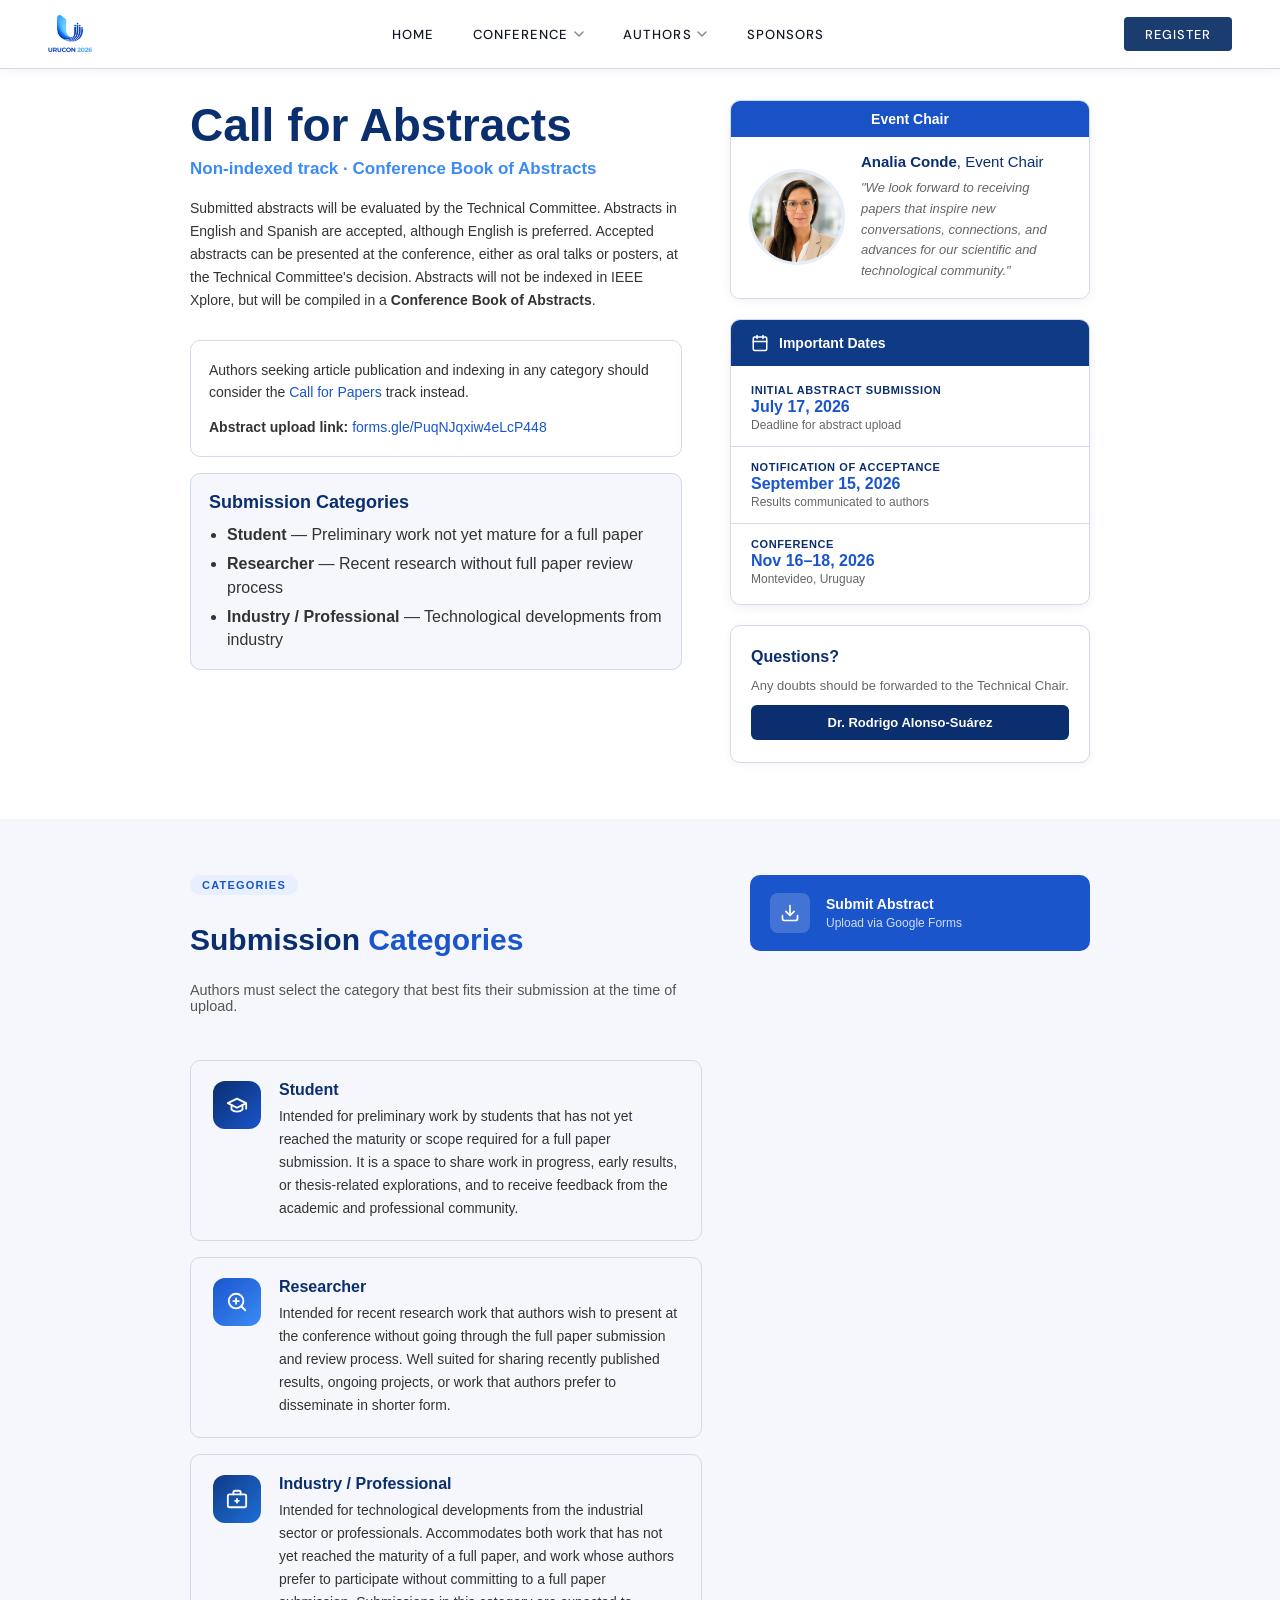
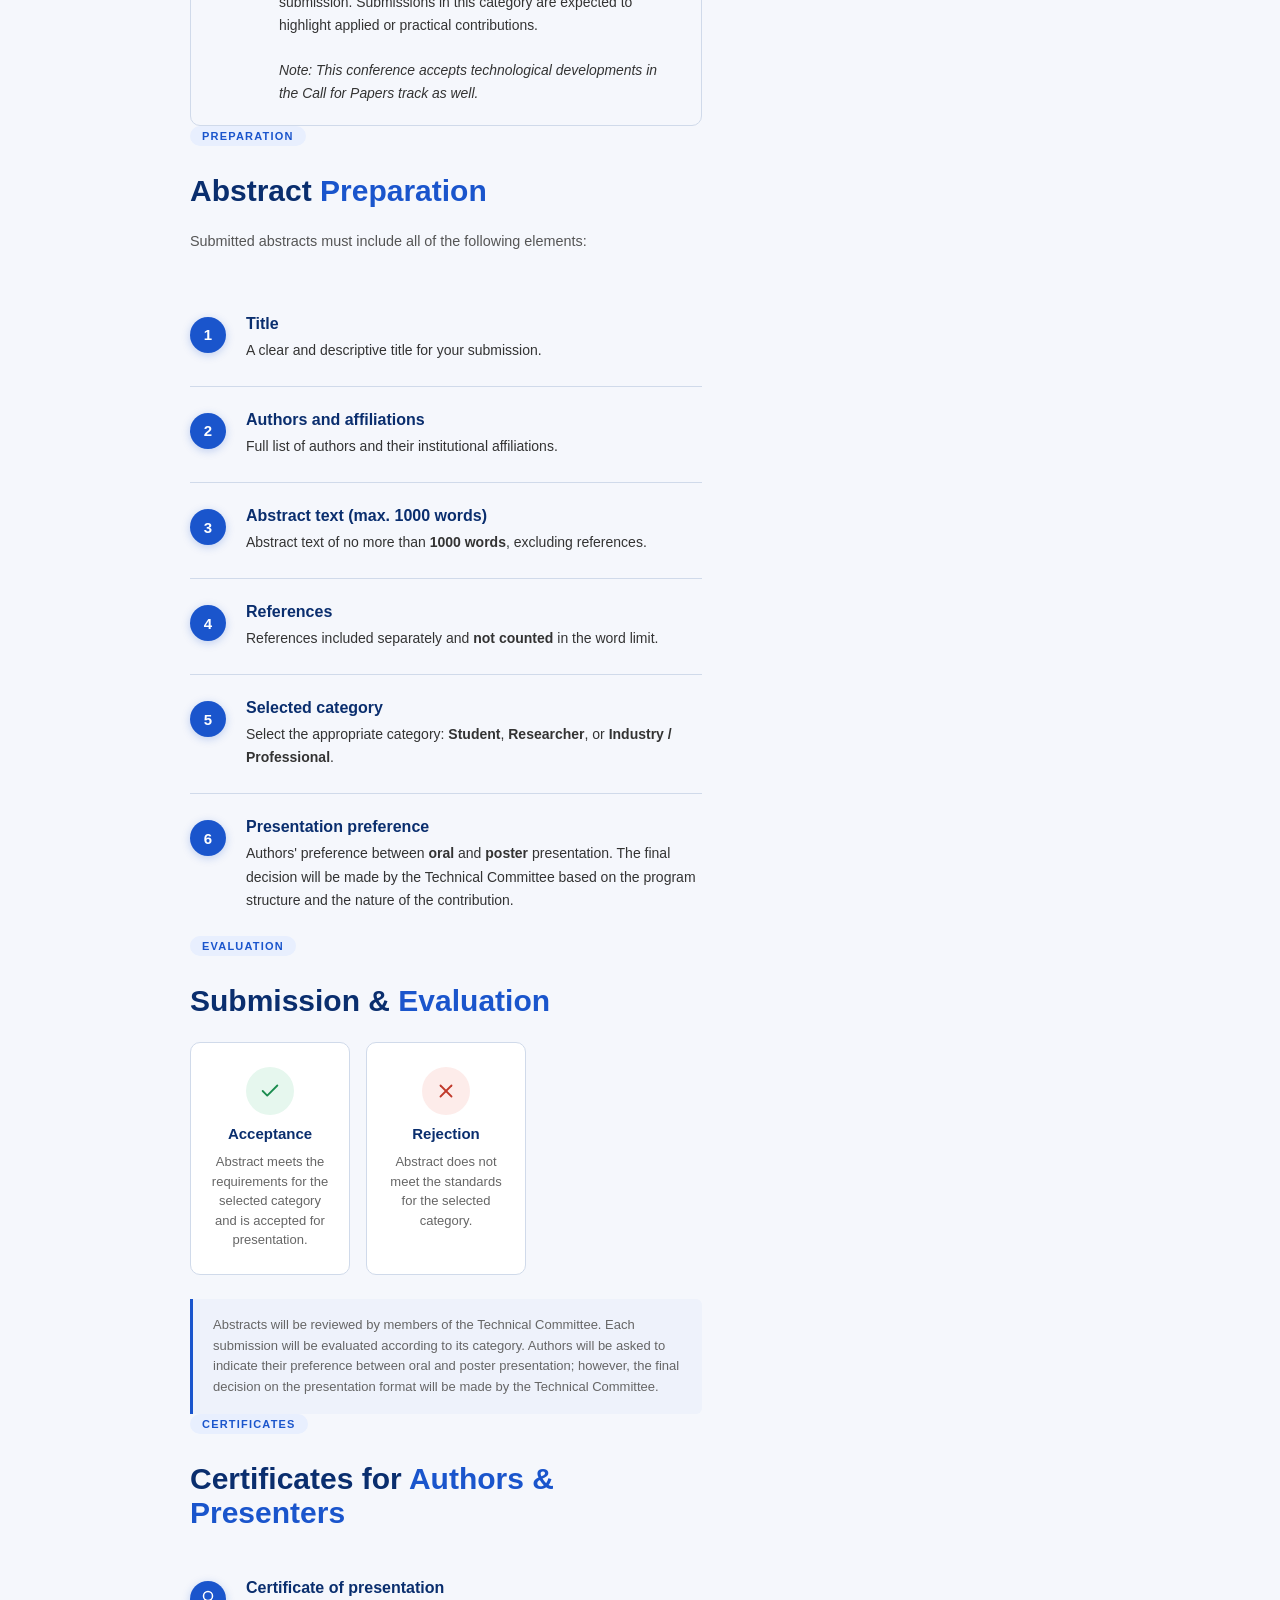
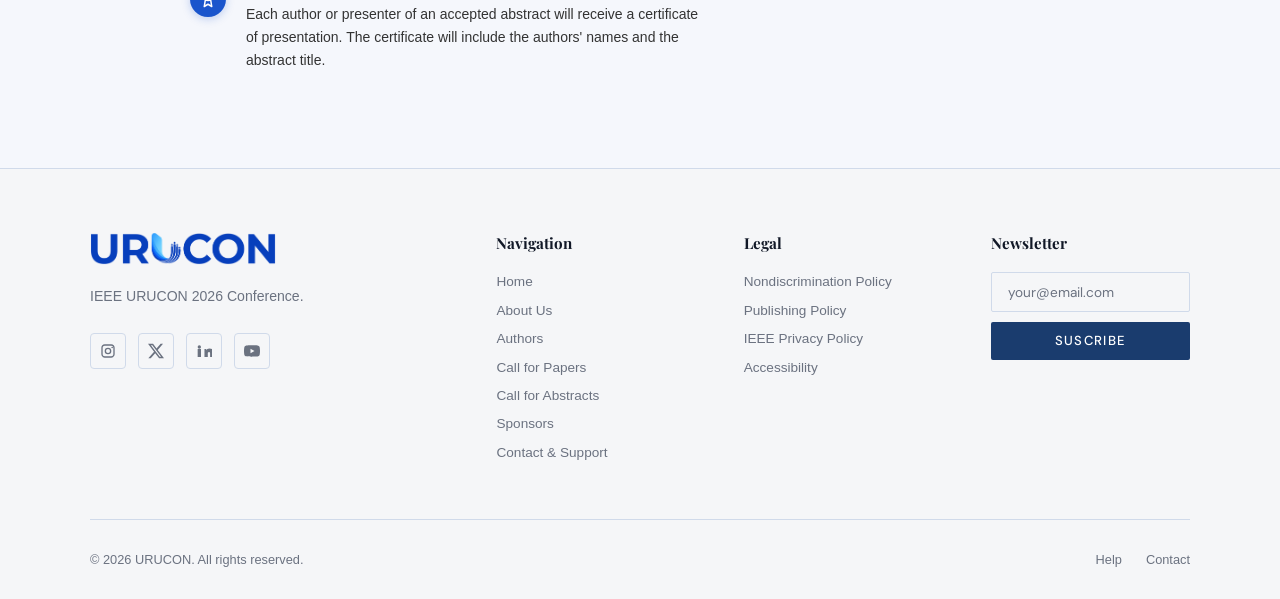
==== commit 8cfd41e3: "feat: add Event Chair section and update call for papers dates; enhance navigation with registration" ====
--- a/cfabstracts.html
+++ b/cfabstracts.html
@@ -58,6 +58,20 @@
       <!-- Right column: sidebar -->
       <aside class="sidebar">
 
+        <div class="card-chair">
+          <div class="card-chair__header">Event Chair</div>
+          <div class="card-chair__body">
+            <img src="img/people/analia-conde.jpg" alt="Analia Conde" class="chair-photo" loading="lazy" />
+            <div class="card-chair__info">
+              <p class="card-chair__name"><strong>Analia Conde</strong>, Event Chair</p>
+              <p class="card-chair__quote">
+                "We look forward to receiving papers that inspire new conversations,
+                connections, and advances for our scientific and technological community."
+              </p>
+            </div>
+          </div>
+        </div>
+
         <div class="cfp-dates-card">
           <div class="cfp-dates-header">
             <svg viewBox="0 0 24 24" fill="none" stroke-width="2" stroke-linecap="round" stroke-linejoin="round" aria-hidden="true">
@@ -317,35 +331,6 @@
       <!-- Sidebar -->
       <aside class="cfp-sidebar">
 
-        <div class="cfp-dates-card">
-          <div class="cfp-dates-header">
-            <svg viewBox="0 0 24 24" fill="none" stroke-width="2" stroke-linecap="round" stroke-linejoin="round">
-              <rect x="3" y="4" width="18" height="18" rx="2" />
-              <line x1="16" y1="2" x2="16" y2="6" />
-              <line x1="8" y1="2" x2="8" y2="6" />
-              <line x1="3" y1="10" x2="21" y2="10" />
-            </svg>
-            <span>Important Dates</span>
-          </div>
-          <div class="cfp-dates-list">
-            <div class="cfp-date-item">
-              <div class="cfp-date-label">Initial Abstract Submission</div>
-              <div class="cfp-date-value">July 17, 2026</div>
-              <div class="cfp-date-note">Deadline for abstract upload</div>
-            </div>
-            <div class="cfp-date-item">
-              <div class="cfp-date-label">Notification of Acceptance</div>
-              <div class="cfp-date-value">September 15, 2026</div>
-              <div class="cfp-date-note">Results communicated to authors</div>
-            </div>
-            <div class="cfp-date-item">
-              <div class="cfp-date-label">Conference</div>
-              <div class="cfp-date-value">Nov 16–18, 2026</div>
-              <div class="cfp-date-note">Montevideo, Uruguay</div>
-            </div>
-          </div>
-        </div>
-
         <a href="https://forms.gle/PuqNJqxiw4eLcP448" class="cfp-download-card" target="_blank" rel="noopener">
           <div class="cfp-download-icon">
             <svg viewBox="0 0 24 24" fill="none" stroke-width="2" stroke-linecap="round" stroke-linejoin="round">
@@ -360,12 +345,6 @@
           </div>
         </a>
 
-        <div class="cfp-contact-card">
-          <div class="cfp-contact-title">Questions?</div>
-          <p>Any doubts should be forwarded to the Technical Chair: Dr. Rodrigo Alonso-Suárez</p>
-          <a href="mailto:r.alonso.suarez@gmail.com" class="cfp-btn-contact">r.alonso.suarez@gmail.com</a>
-        </div>
-
       </aside>
     </div>
   </div>
--- a/css/styles.css
+++ b/css/styles.css
@@ -265,6 +265,9 @@
 
 /* ── NAV CTA ── */
 .nav-cta {
+  display: inline-flex;
+  align-items: center;
+  justify-content: center;
   background: var(--accent);
   color: #ffffff;
   border: none;
@@ -277,6 +280,7 @@
   text-transform: uppercase;
   cursor: pointer;
   transition: background 0.25s, transform 0.2s;
+  text-decoration: none;
   white-space: nowrap;
   flex-shrink: 0;
 }
